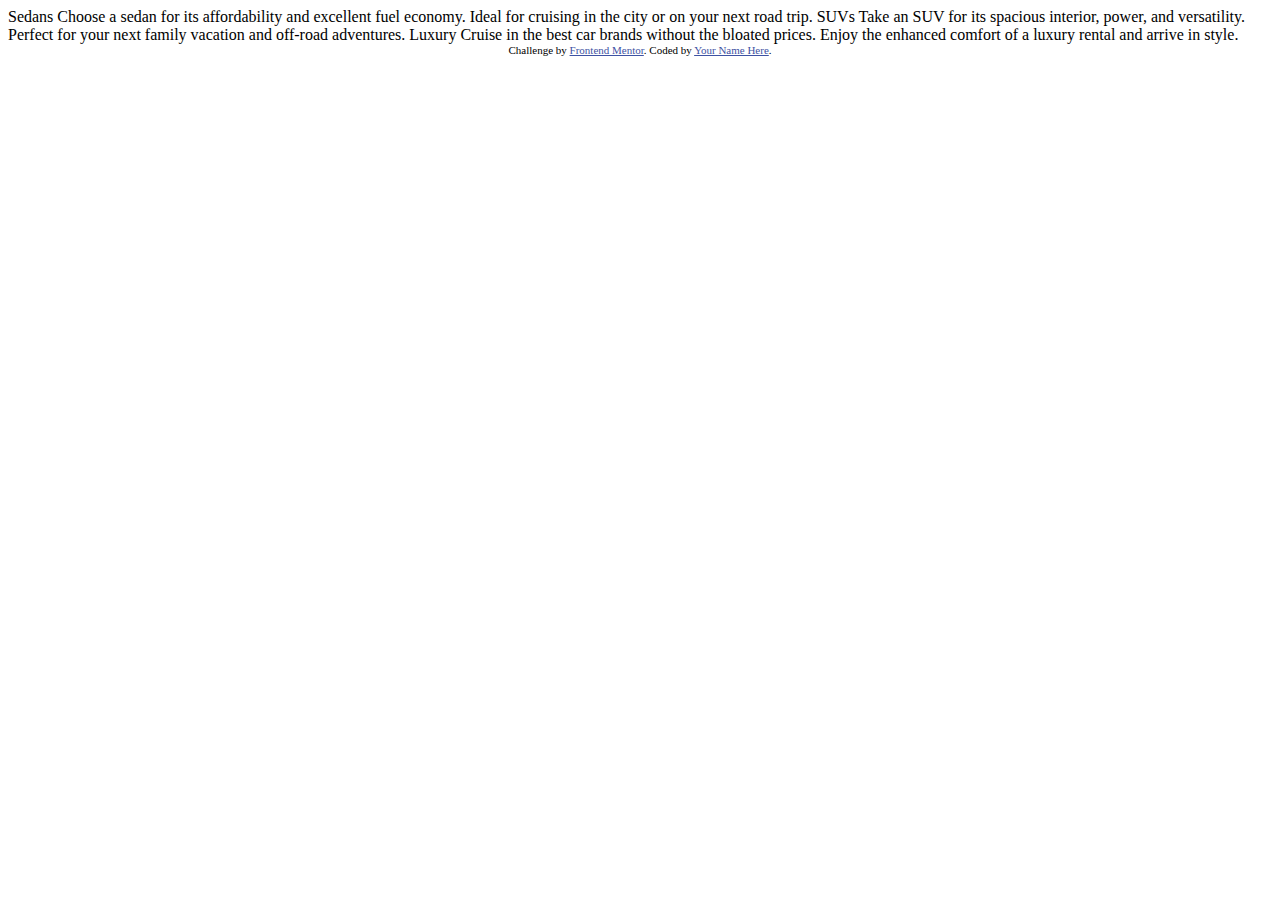
==== 3-column-preview-card-component/index.html @ beb6d5d7 "Installation" ====
<!DOCTYPE html>
<html lang="en">
<head>
  <meta charset="UTF-8">
  <meta name="viewport" content="width=device-width, initial-scale=1.0"> <!-- displays site properly based on user's device -->

  <link rel="icon" type="image/png" sizes="32x32" href="./images/favicon-32x32.png">
  
  <title>Frontend Mentor | 3-column preview card component</title>

  <!-- Feel free to remove these styles or customise in your own stylesheet 👍 -->
  <style>
    .attribution { font-size: 11px; text-align: center; }
    .attribution a { color: hsl(228, 45%, 44%); }
  </style>
</head>
<body>
  
  Sedans
  Choose a sedan for its affordability and excellent fuel economy. Ideal for cruising in the city 
  or on your next road trip.

  SUVs
  Take an SUV for its spacious interior, power, and versatility. Perfect for your next family vacation 
  and off-road adventures.

  Luxury
  Cruise in the best car brands without the bloated prices. Enjoy the enhanced comfort of a luxury 
  rental and arrive in style.
  
  <div class="attribution">
    Challenge by <a href="https://www.frontendmentor.io?ref=challenge" target="_blank">Frontend Mentor</a>. 
    Coded by <a href="#">Your Name Here</a>.
  </div>
</body>
</html>
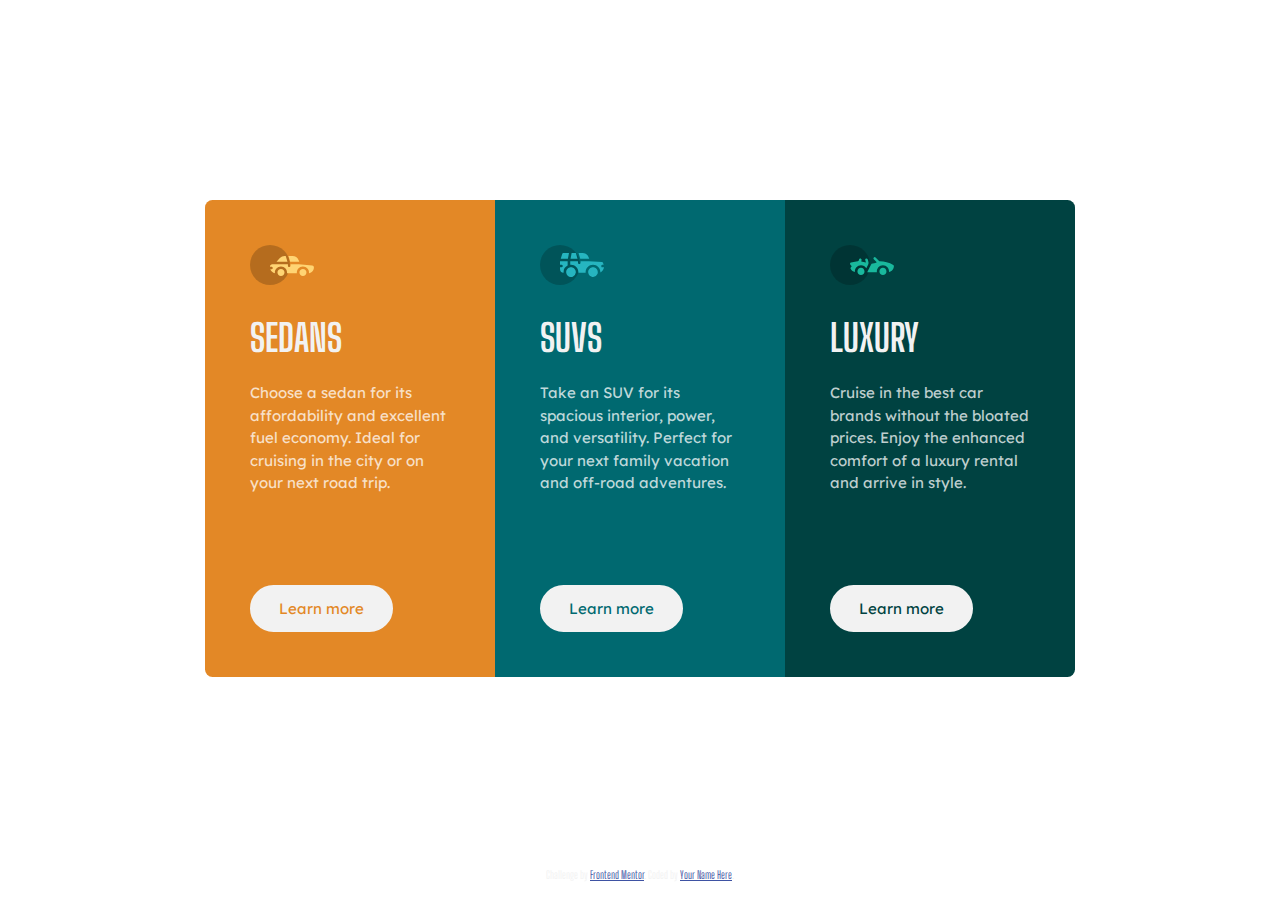
==== commit 55917510: "Premiere version desktop" ====
--- a/3-column-preview-card-component/index.html
+++ b/3-column-preview-card-component/index.html
@@ -1,36 +1,67 @@
 <!DOCTYPE html>
 <html lang="en">
+
 <head>
   <meta charset="UTF-8">
-  <meta name="viewport" content="width=device-width, initial-scale=1.0"> <!-- displays site properly based on user's device -->
+  <meta name="viewport" content="width=device-width, initial-scale=1.0">
+  <!-- displays site properly based on user's device -->
 
   <link rel="icon" type="image/png" sizes="32x32" href="./images/favicon-32x32.png">
-  
+
   <title>Frontend Mentor | 3-column preview card component</title>
+
+  <link rel="preconnect" href="https://fonts.googleapis.com">
+  <link rel="preconnect" href="https://fonts.gstatic.com" crossorigin>
+  <link href="https://fonts.googleapis.com/css2?family=Big+Shoulders+Display:wght@400;700&family=Lexend+Deca&display=swap" rel="stylesheet">
+
+  <link rel="stylesheet" href="style.css">
 
   <!-- Feel free to remove these styles or customise in your own stylesheet 👍 -->
   <style>
-    .attribution { font-size: 11px; text-align: center; }
-    .attribution a { color: hsl(228, 45%, 44%); }
+    .attribution {
+      font-size: 11px;
+      text-align: center;
+    }
+
+    .attribution a {
+      color: hsl(228, 45%, 44%);
+    }
   </style>
 </head>
+
 <body>
-  
-  Sedans
-  Choose a sedan for its affordability and excellent fuel economy. Ideal for cruising in the city 
-  or on your next road trip.
+  <div class="wrapper">
 
-  SUVs
-  Take an SUV for its spacious interior, power, and versatility. Perfect for your next family vacation 
-  and off-road adventures.
+    <div class="cars">
+      <div class="car sedans">
+        <img src="images/icon-sedans.svg" alt="">
+        <h2>Sedans</h2>
+        <p>Choose a sedan for its affordability and excellent fuel economy. Ideal for cruising in the city
+  or on your next road trip.</p>
+        <a href="">Learn more</a>
+      </div>
+      <div class="car suvs">
+        <img src="images/icon-suvs.svg" alt="">
+        <h2>Suvs</h2>
+        <p>Take an SUV for its spacious interior, power, and versatility. Perfect for your next family vacation
+  and off-road adventures.</p>
+        <a href="">Learn more</a>
+      </div>
+      <div class="car luxury">
+        <img src="images/icon-luxury.svg" alt="">
+        <h2>Luxury</h2>
+        <p>Cruise in the best car brands without the bloated prices. Enjoy the enhanced comfort of a luxury
+  rental and arrive in style.</p>
+        <a href="">Learn more</a>
+      </div>
+    </div>
 
-  Luxury
-  Cruise in the best car brands without the bloated prices. Enjoy the enhanced comfort of a luxury 
-  rental and arrive in style.
-  
+  </div>
+
   <div class="attribution">
-    Challenge by <a href="https://www.frontendmentor.io?ref=challenge" target="_blank">Frontend Mentor</a>. 
+    Challenge by <a href="https://www.frontendmentor.io?ref=challenge" target="_blank">Frontend Mentor</a>.
     Coded by <a href="#">Your Name Here</a>.
   </div>
 </body>
+
 </html>--- a/3-column-preview-card-component/style.css
+++ b/3-column-preview-card-component/style.css
@@ -0,0 +1,76 @@
+body{
+    font-size: 15px;
+    color: hsl(0, 0%, 95%);
+    font-family: 'Big Shoulders Display', sans-serif;
+    height: 97vh;
+    display: flex;
+    flex-direction: column;
+    justify-content: center;
+    align-items: center;
+}
+p{
+    color: hsla(0, 0%, 100%, 0.75);
+    font-family: 'Lexend Deca', sans-serif;
+    margin: 1.5em 0 3em 0;
+    line-height: 1.5em;
+}
+.wrapper{
+    width: 1000px;
+    margin: auto;
+}
+.cars{
+    display: flex;
+    justify-content: center;
+}
+.car{
+    max-width: 200px;
+    display: flex;
+    flex-direction: column;
+    justify-content: space-between;
+    padding: 3em 3em 3em 3em;
+}
+.car img{
+    width: 64px;
+    height: auto;
+    margin-bottom: 2em;
+}
+.sedans{
+    background-color: hsl(31, 77%, 52%);
+    border-radius: 0.5em 0 0 0.5em;
+}
+.sedans a{
+    color: hsl(31, 77%, 52%);
+}
+.suvs{
+    background-color: hsl(184, 100%, 22%);
+}
+.suvs a{
+    color: hsl(184, 100%, 22%);
+}
+.luxury{
+    background-color: hsl(179, 100%, 13%);
+    border-radius: 0 0.5em 0.5em 0;
+}
+.luxury a{
+    color: hsl(179, 100%, 13%);
+}
+h2{
+    font-size: 2.5em;
+    margin: 0;
+    text-transform: uppercase;
+}
+.car a{
+    text-decoration: none;
+    font-size: 1em;
+    font-family: 'Lexend Deca', sans-serif;
+    margin-top: 3em;
+    padding: 0.8em 1.8em;
+    background-color: hsl(0, 0%, 95%);
+    width: max-content;
+    border-radius: 2em;
+    border: 2px solid hsl(0, 0%, 95%);
+}
+.car a:hover{
+    background-color: rgba(0, 0, 0, 0);
+    color: hsl(0, 0%, 95%);
+}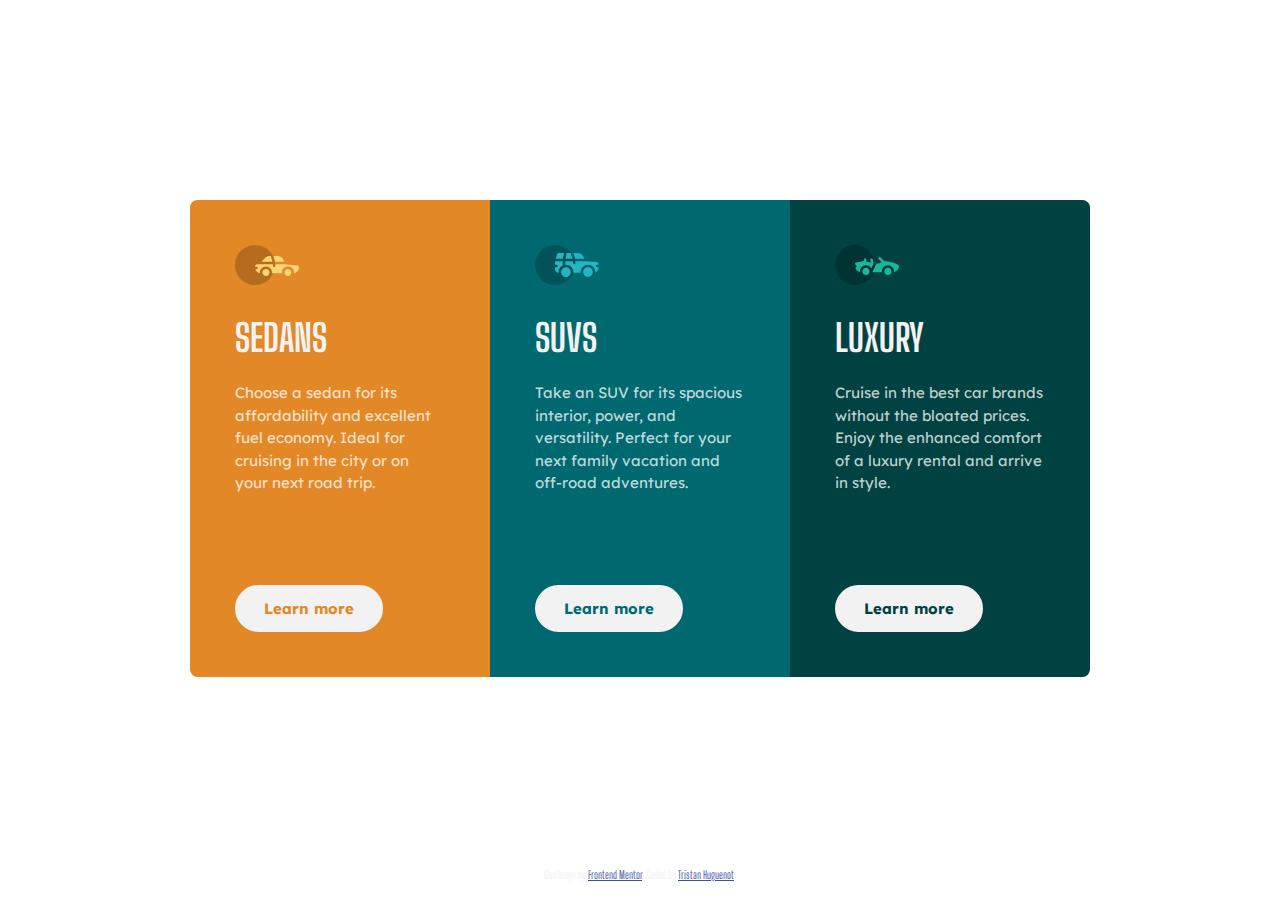
==== commit 0c6f3ee4: "Responsive" ====
--- a/3-column-preview-card-component/index.html
+++ b/3-column-preview-card-component/index.html
@@ -60,7 +60,7 @@
 
   <div class="attribution">
     Challenge by <a href="https://www.frontendmentor.io?ref=challenge" target="_blank">Frontend Mentor</a>.
-    Coded by <a href="#">Your Name Here</a>.
+    Coded by <a href="https://www.linkedin.com/in/tristan-huguenot-b20716212">Tristan Huguenot</a>.
   </div>
 </body>
 
--- a/3-column-preview-card-component/style.css
+++ b/3-column-preview-card-component/style.css
@@ -23,7 +23,7 @@
     justify-content: center;
 }
 .car{
-    max-width: 200px;
+    max-width: 210px;
     display: flex;
     flex-direction: column;
     justify-content: space-between;
@@ -63,6 +63,7 @@
     text-decoration: none;
     font-size: 1em;
     font-family: 'Lexend Deca', sans-serif;
+    font-weight: 700;
     margin-top: 3em;
     padding: 0.8em 1.8em;
     background-color: hsl(0, 0%, 95%);
@@ -73,4 +74,28 @@
 .car a:hover{
     background-color: rgba(0, 0, 0, 0);
     color: hsl(0, 0%, 95%);
+}
+@media screen and (max-width: 1020px) {
+    body{
+        height: auto;
+    }
+    .wrapper{
+        width: 98%;
+    }
+    .cars{
+        flex-direction: column;
+        align-items: center;
+    }
+    .car{
+        max-width: 250px;
+    }
+    .luxury{
+        border-radius: 0 0 0.5em 0.5em;
+    }
+    .sedans{
+        border-radius: 0.5em 0.5em 0 0;
+    }
+    .car a{
+        margin-top: 0;
+    }
 }